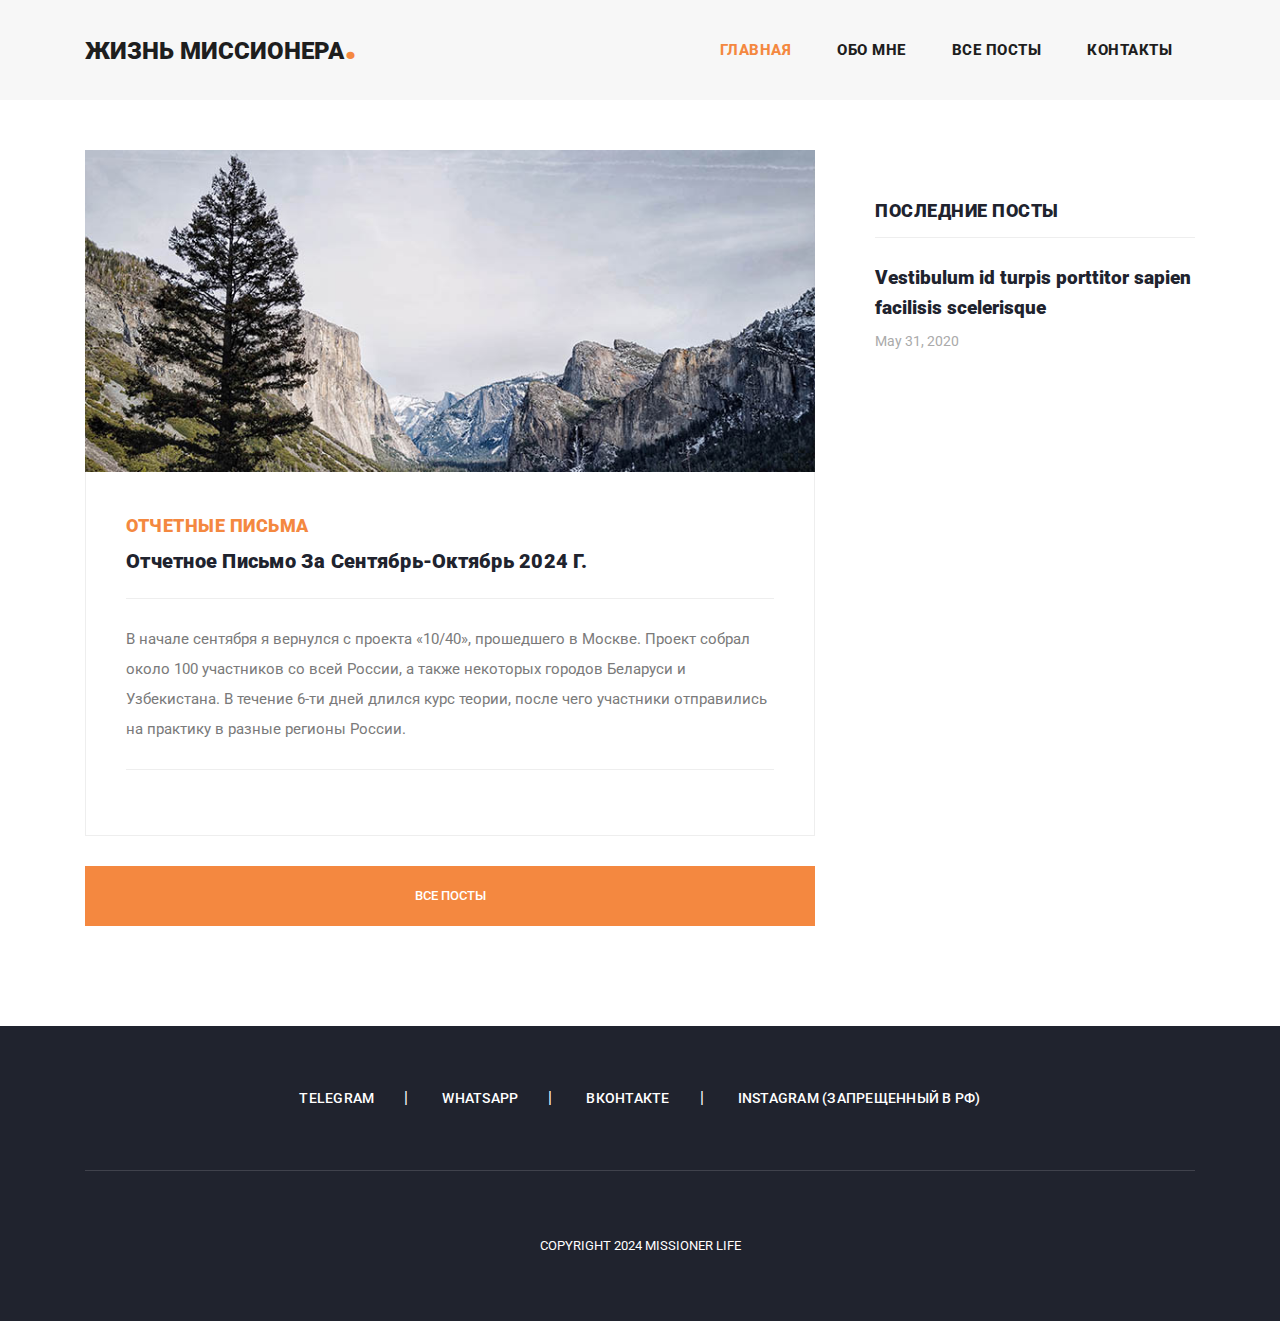
==== index.html @ 5b8ecaaf "15_11_24 Updating pages." ====
<!DOCTYPE html>
<html lang="en">

  <head>

    <meta charset="utf-8">
    <meta name="viewport" content="width=device-width, initial-scale=1, shrink-to-fit=no">
    <meta name="description" content="">
    <meta name="author" content="TemplateMo">
    <link href="https://fonts.googleapis.com/css?family=Roboto:100,100i,300,300i,400,400i,500,500i,700,700i,900,900i&display=swap" rel="stylesheet">

    <title>Главная</title>

    <!-- Bootstrap core CSS -->
    <link href="vendor/bootstrap/css/bootstrap.min.css" rel="stylesheet">


    <!-- Additional CSS Files -->
    <link rel="stylesheet" href="assets/css/fontawesome.css">
    <link rel="stylesheet" href="assets/css/templatemo-stand-blog.css">
    <link rel="stylesheet" href="assets/css/owl.css">
<!--

TemplateMo 551 Stand Blog

https://templatemo.com/tm-551-stand-blog

-->
  </head>

  <body>

    <!-- ***** Preloader Start ***** -->
    <div id="preloader">
        <div class="jumper">
            <div></div>
            <div></div>
            <div></div>
        </div>
    </div>
    <!-- ***** Preloader End ***** -->

    <!-- Header -->
    <header class="" style="position: static;">
      <nav class="navbar navbar-expand-lg">
        <div class="container">
          <a class="navbar-brand" href="index.html"><h2>Жизнь Миссионера<em>.</em></h2></a>
          <button class="navbar-toggler" type="button" data-toggle="collapse" data-target="#navbarResponsive" aria-controls="navbarResponsive" aria-expanded="false" aria-label="Toggle navigation">
            <span class="navbar-toggler-icon"></span>
          </button>
          <div class="collapse navbar-collapse" id="navbarResponsive">
            <ul class="navbar-nav ml-auto">
              <li class="nav-item active">
                <a class="nav-link" href="index.html">Главная
                  <span class="sr-only">(current)</span>
                </a>
              </li>
              <li class="nav-item">
                <a class="nav-link" href="about.html">Обо мне</a>
              </li>
              <li class="nav-item">
                <a class="nav-link" href="blog.html">Все посты</a>
              </li>
              <li class="nav-item">
                <a class="nav-link" href="contact.html">Контакты</a>
              </li>
            </ul>
          </div>
        </div>
      </nav>
    </header>

    <!-- Page Content -->
    <!-- Banner Starts Here -->
    <!-- Секция постов в виде слвйдов с возможностью перемотки в бок -->
    <!--
    <div class="main-banner header-text">
      <div class="container-fluid">
        <div class="owl-banner owl-carousel">
          <div class="item">
            <img src="assets/images/banner-item-01.jpg" alt="">
            <div class="item-content">
              <div class="main-content">
                <div class="meta-category">
                  <span>Fashion</span>
                </div>
                <a href="post-details.html"><h4>Morbi dapibus condimentum</h4></a>
                <ul class="post-info">
                  <li><a href="#">Admin</a></li>
                  <li><a href="#">May 12, 2020</a></li>
                  <li><a href="#">12 Comments</a></li>
                </ul>
              </div>
            </div>
          </div>
          <div class="item">
            <img src="assets/images/banner-item-02.jpg" alt="">
            <div class="item-content">
              <div class="main-content">
                <div class="meta-category">
                  <span>Nature</span>
                </div>
                <a href="post-details.html"><h4>Donec porttitor augue at velit</h4></a>
                <ul class="post-info">
                  <li><a href="#">Admin</a></li>
                  <li><a href="#">May 14, 2020</a></li>
                  <li><a href="#">24 Comments</a></li>
                </ul>
              </div>
            </div>
          </div>
          <div class="item">
            <img src="assets/images/banner-item-03.jpg" alt="">
            <div class="item-content">
              <div class="main-content">
                <div class="meta-category">
                  <span>Lifestyle</span>
                </div>
                <a href="post-details.html"><h4>Best HTML Templates on TemplateMo</h4></a>
                <ul class="post-info">
                  <li><a href="#">Admin</a></li>
                  <li><a href="#">May 16, 2020</a></li>
                  <li><a href="#">36 Comments</a></li>
                </ul>
              </div>
            </div>
          </div>
          <div class="item">
            <img src="assets/images/banner-item-04.jpg" alt="">
            <div class="item-content">
              <div class="main-content">
                <div class="meta-category">
                  <span>Fashion</span>
                </div>
                <a href="post-details.html"><h4>Responsive and Mobile Ready Layouts</h4></a>
                <ul class="post-info">
                  <li><a href="#">Admin</a></li>
                  <li><a href="#">May 18, 2020</a></li>
                  <li><a href="#">48 Comments</a></li>
                </ul>
              </div>
            </div>
          </div>
          <div class="item">
            <img src="assets/images/banner-item-05.jpg" alt="">
            <div class="item-content">
              <div class="main-content">
                <div class="meta-category">
                  <span>Nature</span>
                </div>
                <a href="post-details.html"><h4>Cras congue sed augue id ullamcorper</h4></a>
                <ul class="post-info">
                  <li><a href="#">Admin</a></li>
                  <li><a href="#">May 24, 2020</a></li>
                  <li><a href="#">64 Comments</a></li>
                </ul>
              </div>
            </div>
          </div>
          <div class="item">
            <img src="assets/images/banner-item-06.jpg" alt="">
            <div class="item-content">
              <div class="main-content">
                <div class="meta-category">
                  <span>Lifestyle</span>
                </div>
                <a href="post-details.html"><h4>Suspendisse nec aliquet ligula</h4></a>
                <ul class="post-info">
                  <li><a href="#">Admin</a></li>
                  <li><a href="#">May 26, 2020</a></li>
                  <li><a href="#">72 Comments</a></li>
                </ul>
              </div>
            </div>
          </div>
        </div>
      </div>
    </div>
  -->
    <!-- Banner Ends Here -->

<!-- Секция перехода на сайт для скачивания этого шаблона
    <section class="call-to-action">
      <div class="container">
        <div class="row">
          <div class="col-lg-12">
            <div class="main-content">
              <div class="row">
                <div class="col-lg-8">
                  <span>Stand Blog HTML5 Template</span>
                  <h4>Creative HTML Template For Bloggers!</h4>
                </div>
                <div class="col-lg-4">
                  <div class="main-button">
                    <a rel="nofollow" href="https://templatemo.com/tm-551-stand-blog" target="_parent">Download Now!</a>
                  </div>
                </div>
              </div>
            </div>
          </div>
        </div>
      </div>
    </section>
-->

    <section class="blog-posts" style="margin: 50px 0 0 0;">
      <div class="container">
        <div class="row">
          <div class="col-lg-8">
            <div class="all-blog-posts">
              <div class="row">
                <!-- Первая запись -->
                <div class="col-lg-12">
                  <div class="blog-post">
                    <div class="blog-thumb">
                      <img src="assets/images/blog-post-01.jpg" alt="">
                    </div>
                    <div class="down-content">
                      <span>Отчетные письма</span>
                      <a href="post-details.html"><h4>Отчетное письмо за сентябрь-октябрь 2024 г.</h4></a>
                      <!--
                      <ul class="post-info">
                        <li><a href="#">Юрий</a></li>
                        <li><a href="#">Ноябрь 11, 2024 г.</a></li>
                      </ul>
                    -->
                      <p>В начале сентября я вернулся с проекта «10/40», прошедшего в Москве. Проект собрал около 100 участников со всей России, а также некоторых городов Беларуси и Узбекистана. В течение 6-ти дней длился курс теории, после чего участники отправились на практику в разные регионы России.</p>
                      <!-- Теги -->
                      <!--
                      <div class="post-options">
                        <div class="row">
                          <div class="col-6">
                            <ul class="post-tags">
                              <li><i class="fa fa-tags"></i></li>
                              <li><a href="#">Beauty</a>,</li>
                              <li><a href="#">Nature</a></li>
                            </ul>
                          </div>
                          <div class="col-6">
                            <ul class="post-share">
                              <li><i class="fa fa-share-alt"></i></li>
                              <li><a href="#">Facebook</a>,</li>
                              <li><a href="#"> Twitter</a></li>
                            </ul>
                          </div>
                        </div>
                      </div>
                    -->
                      <!-- Теги -->
                    </div>
                  </div>
                </div>
                <!-- Первая запись -->
                <!-- Кнопка для всех постов -->
                <div class="col-lg-12">
                  <div class="main-button">
                    <a href="blog.html">Все посты</a>
                  </div>
                </div>
                <!-- Кнопка для всех постов -->
              </div>
            </div>
          </div>
          <div class="col-lg-4">
            <div class="sidebar">
              <div class="row">
                <!-- Кнопка для поиска -->
                <!--
                <div class="col-lg-12">
                  <div class="sidebar-item search">
                    <form id="search_form" name="gs" method="GET" action="#">
                      <input type="text" name="q" class="searchText" placeholder="слово для поиска..." autocomplete="on">
                    </form>
                  </div>
                </div>
              -->
                <!-- Кнопка для поиска -->
                <!-- Последние посты -->
                <div class="col-lg-12">
                  <div class="sidebar-item recent-posts">
                    <div class="sidebar-heading">
                      <h2>Последние посты</h2>
                    </div>
                    <div class="content">
                      <ul>
                        <!-- Пост -->
                        <li><a href="post-details.html">
                          <h5>Vestibulum id turpis porttitor sapien facilisis scelerisque</h5>
                          <span>May 31, 2020</span>
                        </a></li>
                        <!-- Пост -->
                      </ul>
                    </div>
                  </div>
                </div>
                <!-- Последние посты -->
                <!-- Категории -->
                <!--
                <div class="col-lg-12">
                  <div class="sidebar-item categories">
                    <div class="sidebar-heading">
                      <h2>Категории</h2>
                    </div>
                    <div class="content">
                      <ul>
                        <li><a href="#">- Отчетные письма</a></li>
                      </ul>
                    </div>
                  </div>
                </div>
              -->
                <!-- Категории -->
                <!-- Теги -->
                <!--
                <div class="col-lg-12">
                  <div class="sidebar-item tags">
                    <div class="sidebar-heading">
                      <h2>Теги</h2>
                    </div>
                    <div class="content">
                      <ul>
                        <li><a href="#">Миссионерская поездка</a></li>
                      </ul>
                    </div>
                  </div>
                </div>
              -->
                <!-- Теги -->
              </div>
            </div>
          </div>
        </div>
      </div>
    </section>

    <footer>
      <div class="container">
        <div class="row">
          <!-- Ссылки на соц. сети -->
          <div class="col-lg-12">
            <ul class="social-icons">
              <li><a href="#">Telegram</a></li>
              <li><a href="#">Whatsapp</a></li>
              <li><a href="#">Вконтакте</a></li>
              <li><a href="#">Instagram (Запрещенный в РФ)</a></li>
            </ul>
          </div>
          <!-- Ссылки на соц. сети -->
          <div class="col-lg-12">
            <div class="copyright-text">
              <p>Copyright 2024 Missioner Life
            </div>
          </div>
        </div>
      </div>
    </footer>

    <!-- Bootstrap core JavaScript -->
    <script src="vendor/jquery/jquery.min.js"></script>
    <script src="vendor/bootstrap/js/bootstrap.bundle.min.js"></script>

    <!-- Additional Scripts -->
    <script src="assets/js/custom.js"></script>
    <script src="assets/js/owl.js"></script>
    <script src="assets/js/slick.js"></script>
    <script src="assets/js/isotope.js"></script>
    <script src="assets/js/accordions.js"></script>

    <script language = "text/Javascript">
      cleared[0] = cleared[1] = cleared[2] = 0; //set a cleared flag for each field
      function clearField(t){                   //declaring the array outside of the
      if(! cleared[t.id]){                      // function makes it static and global
          cleared[t.id] = 1;  // you could use true and false, but that's more typing
          t.value='';         // with more chance of typos
          t.style.color='#fff';
          }
      }
    </script>

  </body>
</html>
---- assets/css/templatemo-stand-blog.css ----
/* 

TemplateMo 551 Stand Blog

https://templatemo.com/tm-551-stand-blog

*/

body {
  font-family: 'Roboto', sans-serif;
  overflow-x: hidden;
  text-rendering: optimizeLegibility;
  -webkit-font-smoothing: antialiased;
  -moz-osx-font-smoothing: grayscale;
}
p {
	margin-bottom: 0px;
	font-size: 15px;
	font-weight: 400;
	color: #7a7a7a;
	line-height: 30px;
}
a {
	text-decoration: none!important;
}
ul {
	padding: 0;
	margin: 0;
	list-style: none;
}

h1,h2,h3,h4,h5,h6 {
	margin: 0px;
}

.main-button a {
	display: inline-block;
	background-color: #f48840;
	color: #fff;
	font-size: 13px;
	font-weight: 500;
	padding: 12px 20px;
	text-transform: uppercase;
	transition: all .3s;
}

.main-button a:hover {
	background-color: #fb9857;
}

.heading-page {
	padding-top: 110px;
}

.page-heading {
	margin: 0px 10px;
	padding: 120px 0px;
	text-align: left;
	background-position: center center;
	background-repeat: no-repeat;
	background-size: cover;
	background-image: url(../images/heading-bg.jpg);
}

.page-heading .text-content h4 {
	color: #f48840;
	font-size: 18px;
	text-transform: uppercase;
	font-weight: 900;
	letter-spacing: 0.5px;
	margin-bottom: 15px;
}

.page-heading .text-content h2 {
	color: #fff;
	font-size: 36px;
	font-weight: 700;
	text-transform: uppercase;
	letter-spacing: 0.5px;
}

#preloader {
  overflow: hidden;
  background: #f48840;
  left: 0;
  right: 0;
  top: 0;
  bottom: 0;
  position: fixed;
  z-index: 9999999;
  color: #fff;
}

#preloader .jumper {
  left: 0;
  top: 0;
  right: 0;
  bottom: 0;
  display: block;
  position: absolute;
  margin: auto;
  width: 50px;
  height: 50px;
}

#preloader .jumper > div {
  background-color: #fff;
  width: 10px;
  height: 10px;
  border-radius: 100%;
  -webkit-animation-fill-mode: both;
  animation-fill-mode: both;
  position: absolute;
  opacity: 0;
  width: 50px;
  height: 50px;
  -webkit-animation: jumper 1s 0s linear infinite;
  animation: jumper 1s 0s linear infinite;
}

#preloader .jumper > div:nth-child(2) {
  -webkit-animation-delay: 0.33333s;
  animation-delay: 0.33333s;
}

#preloader .jumper > div:nth-child(3) {
  -webkit-animation-delay: 0.66666s;
  animation-delay: 0.66666s;
}

@-webkit-keyframes jumper {
  0% {
    opacity: 0;
    -webkit-transform: scale(0);
    transform: scale(0);
  }
  5% {
    opacity: 1;
  }
  100% {
    -webkit-transform: scale(1);
    transform: scale(1);
    opacity: 0;
  }
}

@keyframes jumper {
  0% {
    opacity: 0;
    -webkit-transform: scale(0);
    transform: scale(0);
  }
  5% {
    opacity: 1;
  }
  100% {
    opacity: 0;
  }
}


/* Header Style */
header {
	position: absolute;
	z-index: 99999;
	width: 100%;
	height: 100px;
	background-color: #f7f7f7;
	-webkit-transition: all 0.3s ease-in-out 0s;
    -moz-transition: all 0.3s ease-in-out 0s;
    -o-transition: all 0.3s ease-in-out 0s;
    transition: all 0.3s ease-in-out 0s;
}
header .navbar {
	padding: 25px 0px;
}
.background-header .navbar {
	padding: 17px 0px;
}
.background-header {
	top: 0;
	height: 80px;
	position: fixed;
	box-shadow: 0px 1px 10px rgba(0,0,0,0.1);
}
.background-header .navbar-brand h2 {
	color: #121212!important;
}
.background-header .navbar-nav a.nav-link {
	color: #1e1e1e!important;
}
.background-header .navbar-nav .nav-link:hover,
.background-header .navbar-nav .active>.nav-link,
.background-header .navbar-nav .nav-link.active,
.background-header .navbar-nav .nav-link.show,
.background-header .navbar-nav .show>.nav-link {
	color: #f48840!important;
}
.navbar .navbar-brand {
	float: 	left;
	margin-top: -12px;
	outline: none;
}
.navbar .navbar-brand h2 {
	color: #1e1e1e;
	text-transform: uppercase;
	font-size: 24px;
	font-weight: 900;
	-webkit-transition: all .3s ease 0s;
    -moz-transition: all .3s ease 0s;
    -o-transition: all .3s ease 0s;
    transition: all .3s ease 0s;
}
.navbar .navbar-brand h2 em {
	font-size: 44px;
	font-style: normal;
	color: #f48840;
}
#navbarResponsive {
	z-index: 999;
}
.navbar-collapse {
	text-align: center;
}
.navbar .navbar-nav .nav-item {
	margin: 0px 15px;
}
.navbar .navbar-nav a.nav-link {
	text-transform: capitalize;
	font-size: 15px;
	font-weight: 800;
	text-transform: uppercase;
	letter-spacing: 0.5px;
	color: #1e1e1e;
	transition: all 0.3s;
}
.navbar .navbar-nav .nav-link:hover,
.navbar .navbar-nav .active>.nav-link,
.navbar .navbar-nav .nav-link.active,
.navbar .navbar-nav .nav-link.show,
.navbar .navbar-nav .show>.nav-link {
	color: #f48840;
}
.navbar .navbar-toggler-icon {
	background-image: none;
}
.navbar .navbar-toggler {
	border-color: #fff;
	background-color: #f48840;	
	height: 46px;
	outline: none;
	border-radius: 0px;
	position: absolute;
	right: 30px;
	top: 25px;
}
.navbar .navbar-toggler-icon:after {
	content: '\f0c9';
	color: #fff;
	font-size: 18px;
	line-height: 30px;
	font-family: 'FontAwesome';
}



/* Banner Style */
.main-banner .container-fluid {
	padding: 0px 10px;
	margin-bottom: -24px;
}
.owl-banner {
	padding-top: 110px;
}

.owl-banner .item {
	position: relative;
}

.owl-banner .item .item-content {
	position: absolute;
	bottom: 40px;
	left: 40px;
}

.owl-banner .item .item-content .meta-category span {
	color: #f48840;
	font-size: 18px;
	text-transform: uppercase;
	font-weight: 900;
	letter-spacing: 0.25px;
}

.owl-banner .item .item-content h4 {
	font-size: 24px;
	font-weight: 900;
	color: #fff;
	letter-spacing: 0.5px;
	text-transform: capitalize;
	margin: 10px 0px 12px 0px;
}

.owl-banner .item .item-content ul li {
	display: inline-block;
	margin-right: 8px;
}

.owl-banner .item .item-content ul li:after {
	content: '|';
	color: #fff;
	margin-left: 8px;
}

.owl-banner .item .item-content ul li:last-child::after {
	display: none;
}

.owl-banner .item .item-content ul li a {
	font-size: 14px;
	color: #fff;
	font-weight: 500;
	transition: all .3s;
}

.owl-banner .item .item-content ul li a:hover {
	color: #f48840;
}

.owl-banner .owl-nav {
	position: absolute;
	top: 50%;
	width: 100%;
}

.owl-banner .owl-nav .owl-prev {
	position: absolute;
	left: 40px;
}

.owl-banner .owl-nav .owl-next {
	position: absolute;
	right: 40px;
}

.owl-banner .owl-nav button {
	outline: none;
}

.owl-banner .owl-nav button span {
	color: #fff;
	font-size: 36px;
	width: 60px;
	height: 60px;
	display: inline-block;
	text-align: center;
	line-height: 60px;
	background-color: rgba(250,250,250,0.3);
}


/* Call To Action */

.call-to-action {
	margin-top: 100px;
}

.call-to-action .main-content {
	padding: 40px;
	background-image: url(../images/cta-bg.jpg);
	background-position: center center;
	background-repeat: no-repeat;
	background-size: cover;
}

.call-to-action .main-content span {
	color: #f48840;
	font-size: 18px;
	font-weight: 900;
	letter-spacing: 0.5px;
}

.call-to-action .main-content h4 {
	margin-bottom: 0px;
	margin-top: 12px;
	color: #fff;
	font-size: 26px;
	font-weight: 900;
	letter-spacing: 0.25px;
}

.call-to-action .main-content .main-button {
	text-align: right;
	margin-top: 12px;
}



/* Blog Posts */

.blog-posts {
	margin-top: 100px;
}

.blog-posts .blog-post {
	margin-bottom: 30px;
}

.blog-posts .blog-thumb img {
	width: 100%;
	overflow: hidden;
}

.blog-posts .down-content {
	padding: 40px;
	border-right: 1px solid #eee;
	border-left: 1px solid #eee;
	border-bottom: 1px solid #eee;
}

.blog-posts .down-content span {
	font-size: 18px;
	text-transform: uppercase;
	letter-spacing: 0.5px;
	font-weight: 900;
	color: #f48840;
}

.blog-posts .down-content h4 {
	font-size: 24px;
	text-transform: capitalize;
	letter-spacing: 0.5px;
	font-weight: 900;
	color: #20232e;
	margin: 10px 0px 12px 0px;
}

.blog-posts .down-content ul.post-info li {
	display: inline-block;
	margin-right: 8px;
}

.blog-posts .down-content ul.post-info li:after {
	content: '|';
	color: #aaa;
	margin-left: 8px;
}

.blog-posts .down-content h4 {
	font-size: 20px;
	letter-spacing: 0.25px;
}

.grid-system .down-content ul.post-info li {
	margin-right: 3px;
}

.grid-system .down-content ul.post-info li:after {
	margin-left: 5px;
}

.blog-posts .down-content ul.post-info li:last-child::after {
	display: none;
}

.blog-posts .down-content ul.post-info li a {
	font-size: 14px;
	color: #aaa;
	font-weight: 400;
	transition: all .3s;
}

.blog-posts .down-content ul.post-info li a:hover {
	color: #f48840;
}

.blog-posts .down-content p {
	padding: 25px 0px;
	margin: 25px 0px;
	border-top: 1px solid #eee;
	border-bottom: 1px solid #eee;
}

.blog-posts .down-content ul.post-share {
	text-align: right;
}

.blog-posts .down-content ul.post-tags li,
.blog-posts .down-content ul.post-share li {
	display: inline-block;
}

.blog-posts .down-content ul.post-tags li:first-child i,
.blog-posts .down-content ul.post-share li:first-child i {
	color: #f48840;
	margin-right: 5px;
}

.blog-posts .down-content ul.post-tags li,
.blog-posts .down-content ul.post-share li {
	color: #aaa;
}

.blog-posts .down-content ul.post-tags li a,
.blog-posts .down-content ul.post-share li a {
	font-size: 14px;
	color: #aaa;
	font-weight: 400;
	transition: all .3s;
}

.blog-posts .down-content ul.post-tags li a:hover,
.blog-posts .down-content ul.post-share li a:hover {
	color: #f48840;
}

.blog-posts .main-button a {
	height: 60px;
	line-height: 60px;
	padding: 0px;
	width: 100%;
	text-align: center;
}

ul.page-numbers {
	text-align: center;
}

ul.page-numbers li {
	display: inline-block;
	margin: 0px 5px;
}

ul.page-numbers li a {
	width: 50px;
	height: 50px;
	display: inline-block;
	text-align: center;
	line-height: 50px;
	font-size: 15px;
	color: #7a7a7a;
	border: 1px solid #eee;
	font-weight: 500;
	transition: all 0.3s;
}

ul.page-numbers li.active a {
	background-color: #f48840;
	border-color: #f48840;
	color: #fff;
}

ul.page-numbers li a:hover {
	color: #f48840;
}

.blog-posts .sidebar-heading h2 {
	font-size: 18px;
	text-transform: uppercase;
	font-weight: 900;
	letter-spacing: 0.5px;
	color: #20232e;
	border-bottom: 1px solid #eee;
	padding-bottom: 15px;
	margin-bottom: 25px;
}

.blog-posts .comments {
	margin-top: 30px;
}

.blog-posts .comments ul li {
	display: inline-block;
	margin-bottom: 20px;
	padding-bottom: 20px;
	border-bottom: 1px solid #eee;
}

.blog-posts .comments ul li.replied {
	padding-left: 130px;
}

.blog-posts .comments ul li:last-child {
	margin-bottom: 0px;
	padding-bottom: 0px;
	border-bottom: none;
}

.blog-posts .comments ul li .author-thumb {
	display: inline;
	float: left;
}

.blog-posts .comments ul li .author-thumb img {
	max-width: 100px;
	display: inline;
}

.blog-posts .comments ul li .right-content {
	margin-left: 130px;
}

.blog-posts .comments ul li .right-content h4 {
	color: #20232e;
	font-size: 19px;
	font-weight: 900;
	letter-spacing: 0.5px;
}

.blog-posts .comments ul li .right-content h4 span {
	font-size: 14px;
    color: #aaa;
	font-weight: 400;
	letter-spacing: 0.25px;
	margin-left: 20px;
}

.blog-posts .submit-comment {
	margin-top: 60px;
}

.blog-posts .submit-comment input {
	width: 100%;
	height: 46px;
	border: 1px solid #eee;
	font-size: 13px;
	text-transform: uppercase;
	font-weight: 500;
	color: #7a7a7a;
	outline: none;
	padding: 0px 15px;
	margin-bottom: 30px;
}

.blog-posts .submit-comment textarea {
	width: 100%;
	height: 46px;
	border: 1px solid #eee;
	font-size: 13px;
	text-transform: uppercase;
	font-weight: 500;
	color: #7a7a7a;
	outline: none;
	padding: 10px 15px;
	margin-bottom: 30px;
	height: 180px;
	max-height: 220px;
	max-width: 100%;
	min-width: 160px;
}

.blog-posts .submit-comment input::placeholder,
.blog-posts .submit-comment textarea::placeholder {
	color: #aaa;
}

.blog-posts .submit-comment button {
	display: inline-block;
	background-color: #f48840;
	color: #fff;
	font-size: 13px;
	font-weight: 500;
	padding: 12px 20px;
	text-transform: uppercase;
	transition: all .3s;
	border: none;
	outline: none;
}

.blog-posts .submit-comment button:hover {
	background-color: #fb9857;
}

/* Sidebar */

.sidebar {
	margin-left: 30px;
}

.sidebar .sidebar-item {
	margin-top: 50px;
}

.sidebar .search {
	margin-top: 0px;
}

.sidebar .sidebar-heading h2 {
	font-size: 18px;
	text-transform: uppercase;
	font-weight: 900;
	letter-spacing: 0.5px;
	color: #20232e;
	border-bottom: 1px solid #eee;
	padding-bottom: 15px;
	margin-bottom: 25px;
}

.sidebar .search input {
	width: 100%;
	height: 50px;
	border: 1px solid #eee;
	font-size: 13px;
	text-transform: uppercase;
	font-weight: 500;
	color: #7a7a7a;
	outline: none;
	padding: 0px 15px;
}

.sidebar .search input::placeholder {
	color: #aaa;
}

.sidebar .recent-posts ul li {
	margin-bottom: 15px;
	padding-bottom: 15px;
	border-bottom: 1px solid #eee;
}

.sidebar .recent-posts ul li:last-child {
	margin-bottom: 0px;
	padding-bottom: 0px;
	border-bottom: none;
}

.sidebar .recent-posts ul li h5 {
	font-size: 19px;
	font-weight: 900;
	color: #20232e;
	line-height: 30px;
	transition: all 0.3s;
}

.sidebar .recent-posts ul li h5:hover {
	color: #f48840;
}

.sidebar .recent-posts ul li span {
	display: block;
	font-size: 14px;
	color: #aaa;
	margin-top: 8px;
}

.sidebar .categories ul li {
	margin-bottom: 15px;
}

.sidebar .categories ul li:last-child {
	margin-bottom: 0px;
}

.sidebar .categories ul li a {
	font-size: 15px;
	font-weight: 700;
	color: #20232e;
	transition: all .3s;
}

.sidebar .categories ul li a:hover {
	color: #f48840;
}

.sidebar .tags ul li {
	margin-right: 6px;
	display: inline-block;
}

.sidebar .tags ul li {
	margin-bottom: 10px;
}

.sidebar .tags ul li a {
	font-size: 15px;
	font-weight: 500;
	color: #aaa;
	display: inline-block;
	border: 1px solid #eee;
	padding: 10px 18px;
	transition: all .3s;
}

.sidebar .tags ul li a:hover {
	background-color: #f48840;
	border-color: #f48840;
	color: #fff;
}


/* Footer */

footer {
	margin-top: 100px;
	text-align: center;
	background-color: #20232e;
	padding: 60px 0px;
}

footer ul.social-icons {
	padding-bottom: 60px;
	margin-bottom: 60px;
	border-bottom: 1px solid rgba(250,250,250,0.15);
}

footer ul.social-icons li {
	display: inline-block;
	margin-right: 30px;
}

footer ul.social-icons li:after {
	content: "|";
	color: #fff;
	margin-left: 30px;
}

footer ul.social-icons li:last-child {
	margin-right: 0px;
}

footer ul.social-icons li:last-child::after {
	display: none;
}

footer ul.social-icons li a {
	font-size: 14px;
	text-transform: uppercase;
	color: #fff;
	font-weight: 500;
	letter-spacing: 0.25px;
	transition: all .3s;
}

footer ul.social-icons li a:hover {
	color: #f48840;
}

footer p {
	font-size: 13px;
	text-transform: uppercase;
	color: #fff;
}

footer p a {
	color: #f48840;
}

footer p a:hover {
	color: #f48840;
}


/* Contact Form */

.contact-us .down-contact,
.contact-us #map {
	margin-top: 80px;
}

.contact-us .sidebar-heading h2 {
	font-size: 18px;
	text-transform: uppercase;
	font-weight: 900;
	letter-spacing: 0.5px;
	color: #20232e;
	border-bottom: 1px solid #eee;
	padding-bottom: 15px;
	margin-bottom: 25px;
}

.contact-us .contact-form input {
	width: 100%;
	height: 46px;
	border: 1px solid #eee;
	font-size: 13px;
	text-transform: uppercase;
	font-weight: 500;
	color: #7a7a7a;
	outline: none;
	padding: 0px 15px;
	margin-bottom: 30px;
}

.contact-us .contact-form textarea {
	width: 100%;
	height: 46px;
	border: 1px solid #eee;
	font-size: 13px;
	text-transform: uppercase;
	font-weight: 500;
	color: #7a7a7a;
	outline: none;
	padding: 10px 15px;
	margin-bottom: 30px;
	height: 180px;
	max-height: 220px;
	max-width: 100%;
	min-width: 160px;
}

.contact-us .contact-form input::placeholder,
.contact-us .contact-form textarea::placeholder {
	color: #aaa;
}

.contact-us .contact-form button {
	display: inline-block;
	background-color: #f48840;
	color: #fff;
	font-size: 13px;
	font-weight: 500;
	padding: 12px 20px;
	text-transform: uppercase;
	transition: all .3s;
	border: none;
	outline: none;
}

.contact-us .contact-form button:hover {
	background-color: #fb9857;
}

.contact-us .contact-information {
	margin-left: 30px;
}

.contact-us .contact-information ul li {
	margin-bottom: 15px;
	padding-bottom: 15px;
	border-bottom: 1px solid #eee;
}

.contact-us .contact-information ul li:last-child {
	margin-bottom: 0px;
	padding-bottom: 0px;
	border-bottom: none;
}

.contact-us .contact-information ul li h5 {
	font-size: 19px;
	font-weight: 900;
	color: #20232e;
	line-height: 30px;
}

.contact-us .contact-information ul li span {
	display: block;
	font-size: 14px;
	color: #aaa;
	margin-top: 8px;
}


/* About Us */

.about-us {
	margin-top: 100px;
	text-align: center;
}

.about-us img {
	width: 100%;
	overflow: hidden;
}

.about-us p {
	margin: 40px 0px;
	border-bottom: 1px solid #eee;
	padding-bottom: 40px;
}

.about-us ul li {
	display: inline-block;
	margin: 0px 5px;
}

.about-us ul li a {
	width: 40px;
	height: 40px;
	text-align: center;
	line-height: 40px;
	display: inline-block;
	background-color: #212931;
	color: #fff;
	border-radius: 50%;
	transition: all .3s;
}

.about-us ul li a:hover {
	background-color: #f48840;
}


/* Responsive Style */
@media (max-width: 1250px) {
	.owl-banner .owl-nav .owl-prev {
		left: 0px;
	}
	.owl-banner .owl-nav .owl-next {
		right: 0px;
	}
	.owl-banner .owl-nav button span {
		width: 35px;
	}
	.owl-banner .item .item-content .meta-category span {
		font-size: 16px;
	}
	.owl-banner .item .item-content h4 {
		font-size: 20px;
	}
}
@media (max-width: 768px) {
	.owl-banner .owl-nav {
		display: none;
	}
}

@media (max-width: 992px) {
	.navbar .navbar-brand {
		position: absolute;
		left: 30px;
		top: 25px;
	}
	.background-header .navbar-brand,
	.background-header .navbar-toggler {
		top: 15px;
	}
	.navbar .navbar-brand {
		width: auto;
	}
	.navbar:after {
		display: none;
	}
	#navbarResponsive {
	    z-index: 99999;
	    position: absolute;
	    top: 80px;
	    left: 0;
	    width: 100%;
	    text-align: center;
	    background-color: #fff;
	    box-shadow: 0px 10px 10px rgba(0,0,0,0.1);
	}
	.navbar .navbar-nav .nav-item {
		border-bottom: 1px solid #eee;
	}
	.navbar .navbar-nav .nav-item:last-child {
		border-bottom: none;
	}
	.navbar .navbar-nav a.nav-link {
		padding: 15px 0px;
		color: #1e1e1e!important;
	}
	.navbar .navbar-nav .nav-link:hover,
	.navbar .navbar-nav .active>.nav-link,
	.navbar .navbar-nav .nav-link.active,
	.navbar .navbar-nav .nav-link.show,
	.navbar .navbar-nav .show>.nav-link {
		color: #f48840!important;
		border-bottom: none!important;
		padding-bottom: 15px;
	}
	.owl-banner .item .item-content .meta-category span {
		font-size: 18px;
	}
	.owl-banner .item .item-content {
		text-align: center;
		width: 80%;
		left: 50%;
		top: 50%;
		bottom: auto;
		transform: translate(-50%,-50%);
	}
	.owl-banner .item .item-content h4 {
		font-size: 24px;
	}
	.call-to-action {
		text-align: center;
	}
	.call-to-action .main-content .main-button {
		text-align: center;
		margin-top: 30px;
	}
	.sidebar {
		margin-left: 0px;
		margin-top: 60px;
		padding-top: 60px;
		border-top: 3px solid #f7f7f7;
	}
	.contact-us .contact-information {
		margin-left: 0px;
		margin-top: 60px;
	}
}
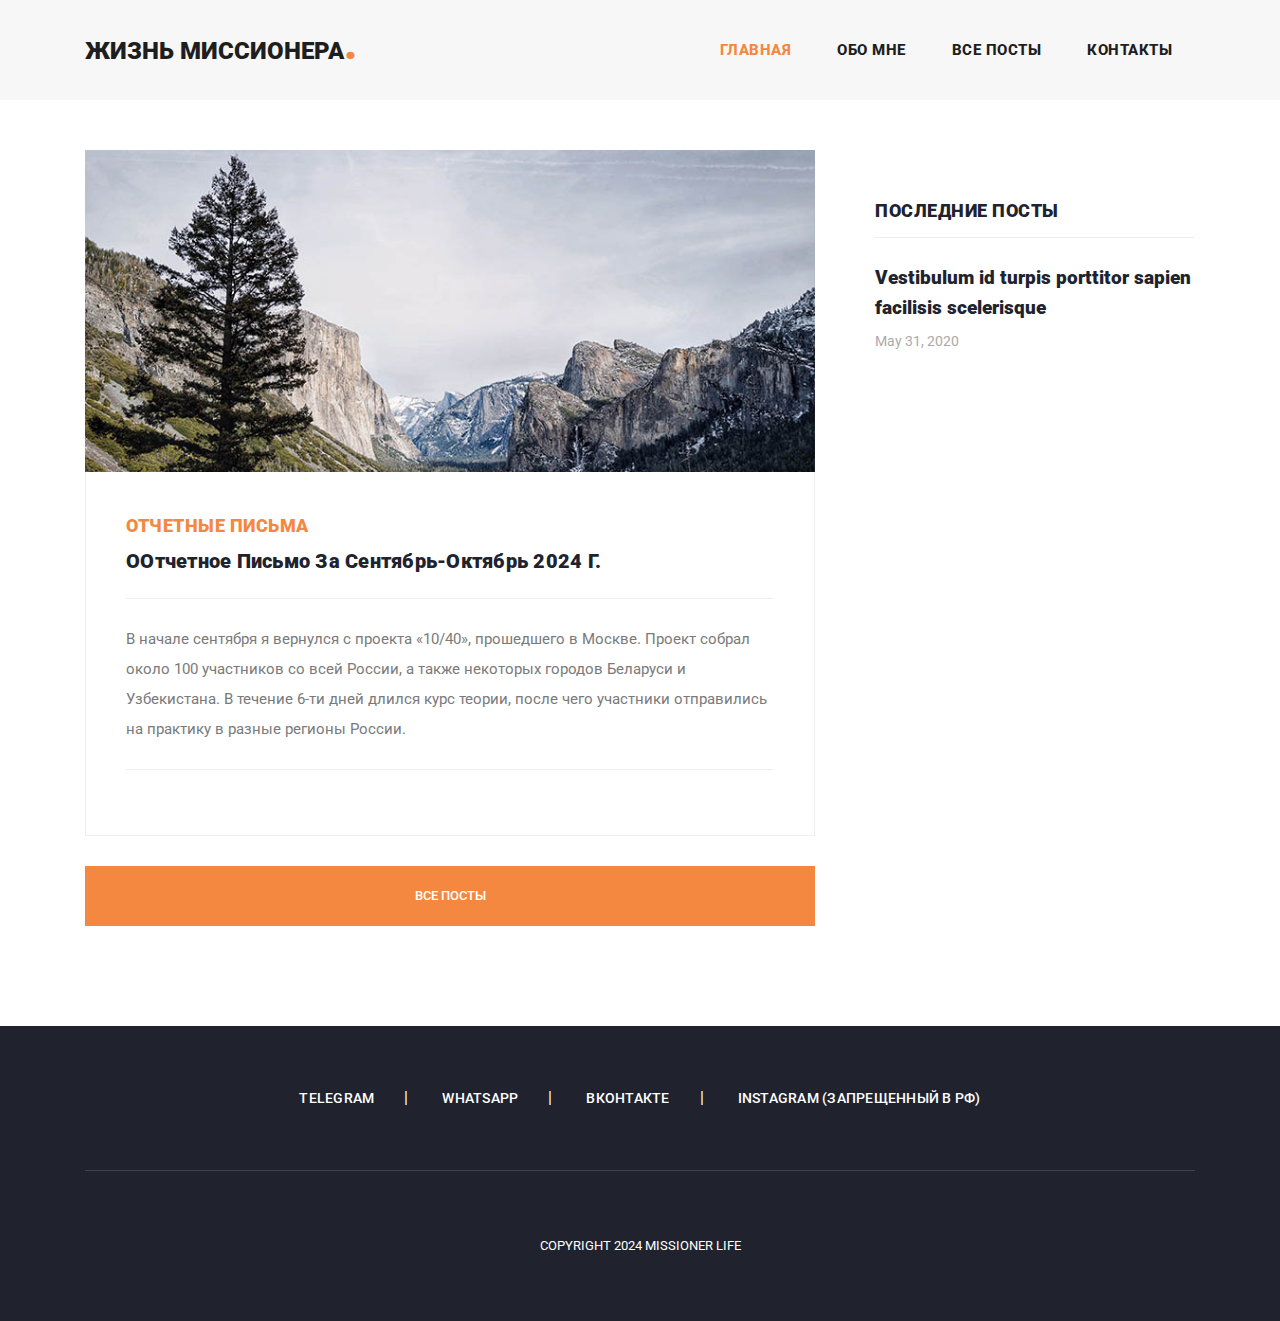
==== commit edb981be: "15_11_24 Cheking git push." ====
--- a/index.html
+++ b/index.html
@@ -217,7 +217,7 @@
                     </div>
                     <div class="down-content">
                       <span>Отчетные письма</span>
-                      <a href="post-details.html"><h4>Отчетное письмо за сентябрь-октябрь 2024 г.</h4></a>
+                      <a href="post-details.html"><h4>ООтчетное письмо за сентябрь-октябрь 2024 г.</h4></a>
                       <!--
                       <ul class="post-info">
                         <li><a href="#">Юрий</a></li>
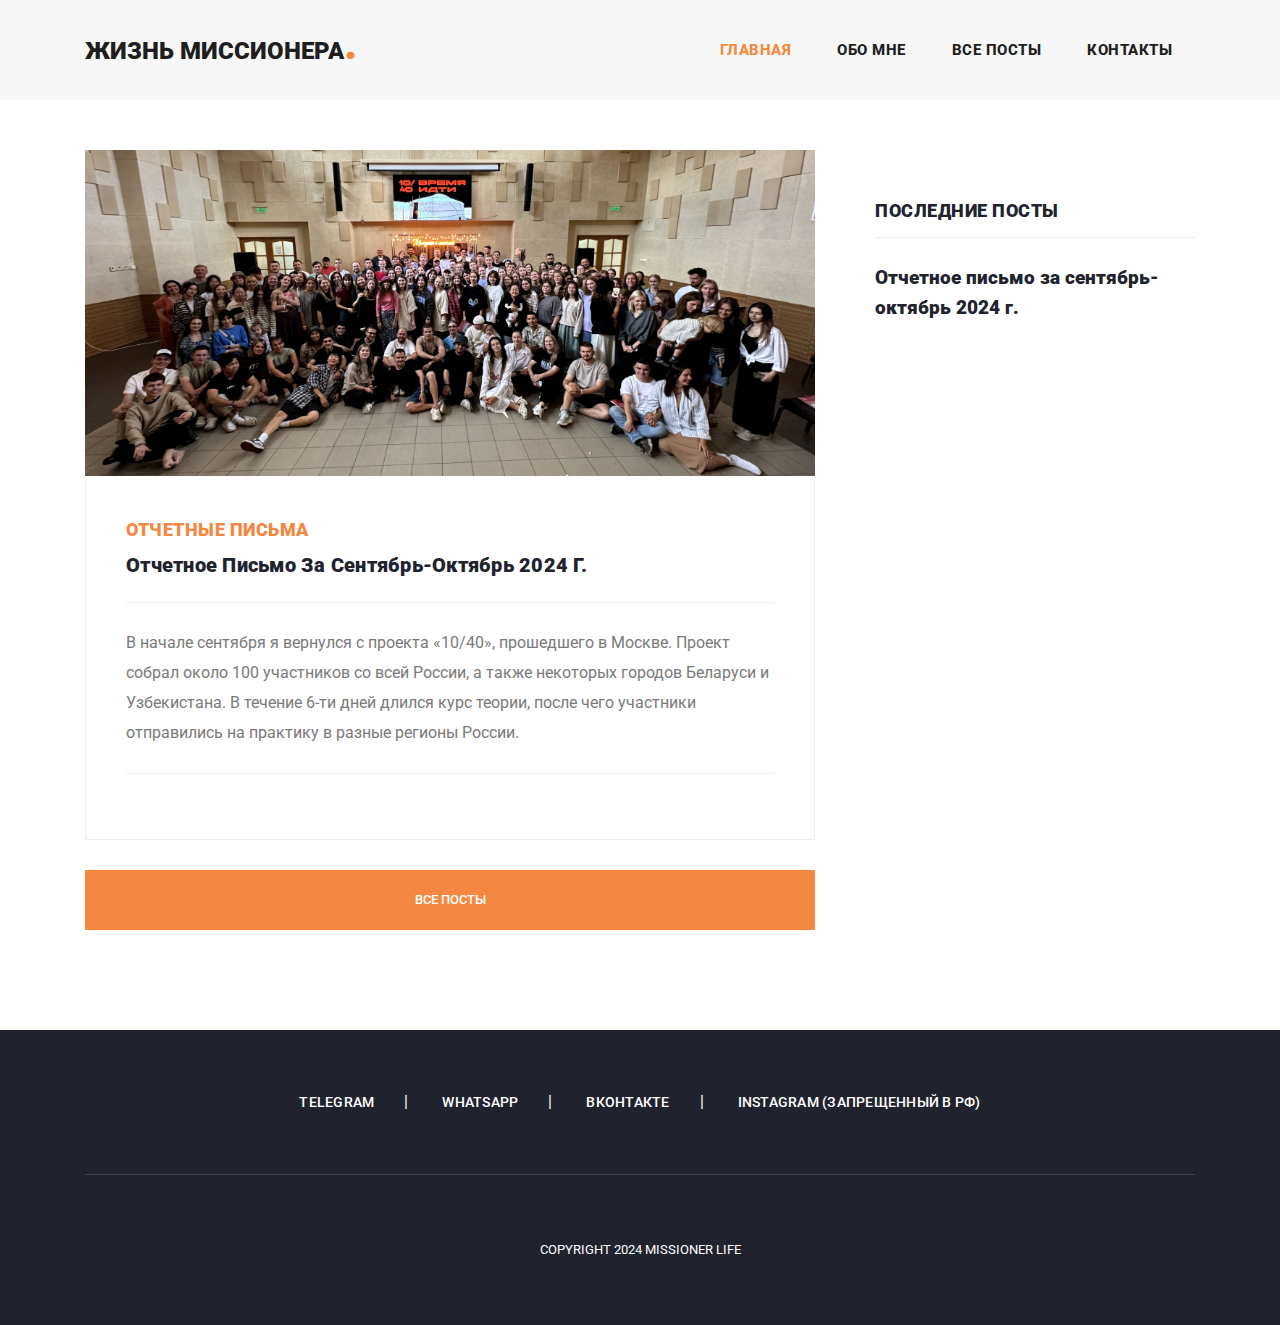
==== commit 440614d8: "25_11_24 News letter for september-october 2024" ====
--- a/index.html
+++ b/index.html
@@ -8,6 +8,8 @@
     <meta name="description" content="">
     <meta name="author" content="TemplateMo">
     <link href="https://fonts.googleapis.com/css?family=Roboto:100,100i,300,300i,400,400i,500,500i,700,700i,900,900i&display=swap" rel="stylesheet">
+
+    <link rel="icon" type="image/png" href="assets/images/favicon.png"/>
 
     <title>Главная</title>
 
@@ -84,7 +86,7 @@
                 <div class="meta-category">
                   <span>Fashion</span>
                 </div>
-                <a href="post-details.html"><h4>Morbi dapibus condimentum</h4></a>
+                <a href="news-letter-september-october-2024.html"><h4>Morbi dapibus condimentum</h4></a>
                 <ul class="post-info">
                   <li><a href="#">Admin</a></li>
                   <li><a href="#">May 12, 2020</a></li>
@@ -100,7 +102,7 @@
                 <div class="meta-category">
                   <span>Nature</span>
                 </div>
-                <a href="post-details.html"><h4>Donec porttitor augue at velit</h4></a>
+                <a href="news-letter-september-october-2024.html"><h4>Donec porttitor augue at velit</h4></a>
                 <ul class="post-info">
                   <li><a href="#">Admin</a></li>
                   <li><a href="#">May 14, 2020</a></li>
@@ -116,7 +118,7 @@
                 <div class="meta-category">
                   <span>Lifestyle</span>
                 </div>
-                <a href="post-details.html"><h4>Best HTML Templates on TemplateMo</h4></a>
+                <a href="news-letter-september-october-2024.html"><h4>Best HTML Templates on TemplateMo</h4></a>
                 <ul class="post-info">
                   <li><a href="#">Admin</a></li>
                   <li><a href="#">May 16, 2020</a></li>
@@ -132,7 +134,7 @@
                 <div class="meta-category">
                   <span>Fashion</span>
                 </div>
-                <a href="post-details.html"><h4>Responsive and Mobile Ready Layouts</h4></a>
+                <a href="news-letter-september-october-2024.html"><h4>Responsive and Mobile Ready Layouts</h4></a>
                 <ul class="post-info">
                   <li><a href="#">Admin</a></li>
                   <li><a href="#">May 18, 2020</a></li>
@@ -148,7 +150,7 @@
                 <div class="meta-category">
                   <span>Nature</span>
                 </div>
-                <a href="post-details.html"><h4>Cras congue sed augue id ullamcorper</h4></a>
+                <a href="news-letter-september-october-2024.html"><h4>Cras congue sed augue id ullamcorper</h4></a>
                 <ul class="post-info">
                   <li><a href="#">Admin</a></li>
                   <li><a href="#">May 24, 2020</a></li>
@@ -164,7 +166,7 @@
                 <div class="meta-category">
                   <span>Lifestyle</span>
                 </div>
-                <a href="post-details.html"><h4>Suspendisse nec aliquet ligula</h4></a>
+                <a href="news-letter-september-october-2024.html"><h4>Suspendisse nec aliquet ligula</h4></a>
                 <ul class="post-info">
                   <li><a href="#">Admin</a></li>
                   <li><a href="#">May 26, 2020</a></li>
@@ -213,11 +215,11 @@
                 <div class="col-lg-12">
                   <div class="blog-post">
                     <div class="blog-thumb">
-                      <img src="assets/images/blog-post-01.jpg" alt="">
+                      <img src="assets/images/1-Общее фото с проекта 10_40.jpg" alt="">
                     </div>
                     <div class="down-content">
                       <span>Отчетные письма</span>
-                      <a href="post-details.html"><h4>ООтчетное письмо за сентябрь-октябрь 2024 г.</h4></a>
+                      <a href="news-letter-september-october-2024.html"><h4>Отчетное письмо за сентябрь-октябрь 2024 г.</h4></a>
                       <!--
                       <ul class="post-info">
                         <li><a href="#">Юрий</a></li>
@@ -284,9 +286,8 @@
                     <div class="content">
                       <ul>
                         <!-- Пост -->
-                        <li><a href="post-details.html">
-                          <h5>Vestibulum id turpis porttitor sapien facilisis scelerisque</h5>
-                          <span>May 31, 2020</span>
+                        <li><a href="news-letter-september-october-2024.html">
+                          <h5>Отчетное письмо за сентябрь-октябрь 2024 г.</h5>
                         </a></li>
                         <!-- Пост -->
                       </ul>
@@ -339,10 +340,10 @@
           <!-- Ссылки на соц. сети -->
           <div class="col-lg-12">
             <ul class="social-icons">
-              <li><a href="#">Telegram</a></li>
-              <li><a href="#">Whatsapp</a></li>
-              <li><a href="#">Вконтакте</a></li>
-              <li><a href="#">Instagram (Запрещенный в РФ)</a></li>
+              <li><a href="https://t.me/missioner_life">Telegram</a></li>
+              <li><a href="https://wa.me/79081764960">Whatsapp</a></li>
+              <li><a href="https://vk.com/yuri.pishkov">Вконтакте</a></li>
+              <li><a href="https://www.instagram.com/yuri_pishkov/profilecard/?igsh=aG5pemZlejg4cHBi">Instagram (Запрещенный в РФ)</a></li>
             </ul>
           </div>
           <!-- Ссылки на соц. сети -->
--- a/assets/css/templatemo-stand-blog.css
+++ b/assets/css/templatemo-stand-blog.css
@@ -1,4 +1,4 @@
-/* 
+/*
 
 TemplateMo 551 Stand Blog
 
@@ -13,13 +13,15 @@
   -webkit-font-smoothing: antialiased;
   -moz-osx-font-smoothing: grayscale;
 }
+
 p {
 	margin-bottom: 0px;
-	font-size: 15px;
+	font-size: 16px;
 	font-weight: 400;
 	color: #7a7a7a;
 	line-height: 30px;
 }
+
 a {
 	text-decoration: none!important;
 }
@@ -246,7 +248,7 @@
 }
 .navbar .navbar-toggler {
 	border-color: #fff;
-	background-color: #f48840;	
+	background-color: #f48840;
 	height: 46px;
 	outline: none;
 	border-radius: 0px;
@@ -1090,4 +1092,4 @@
 		margin-left: 0px;
 		margin-top: 60px;
 	}
-}+}
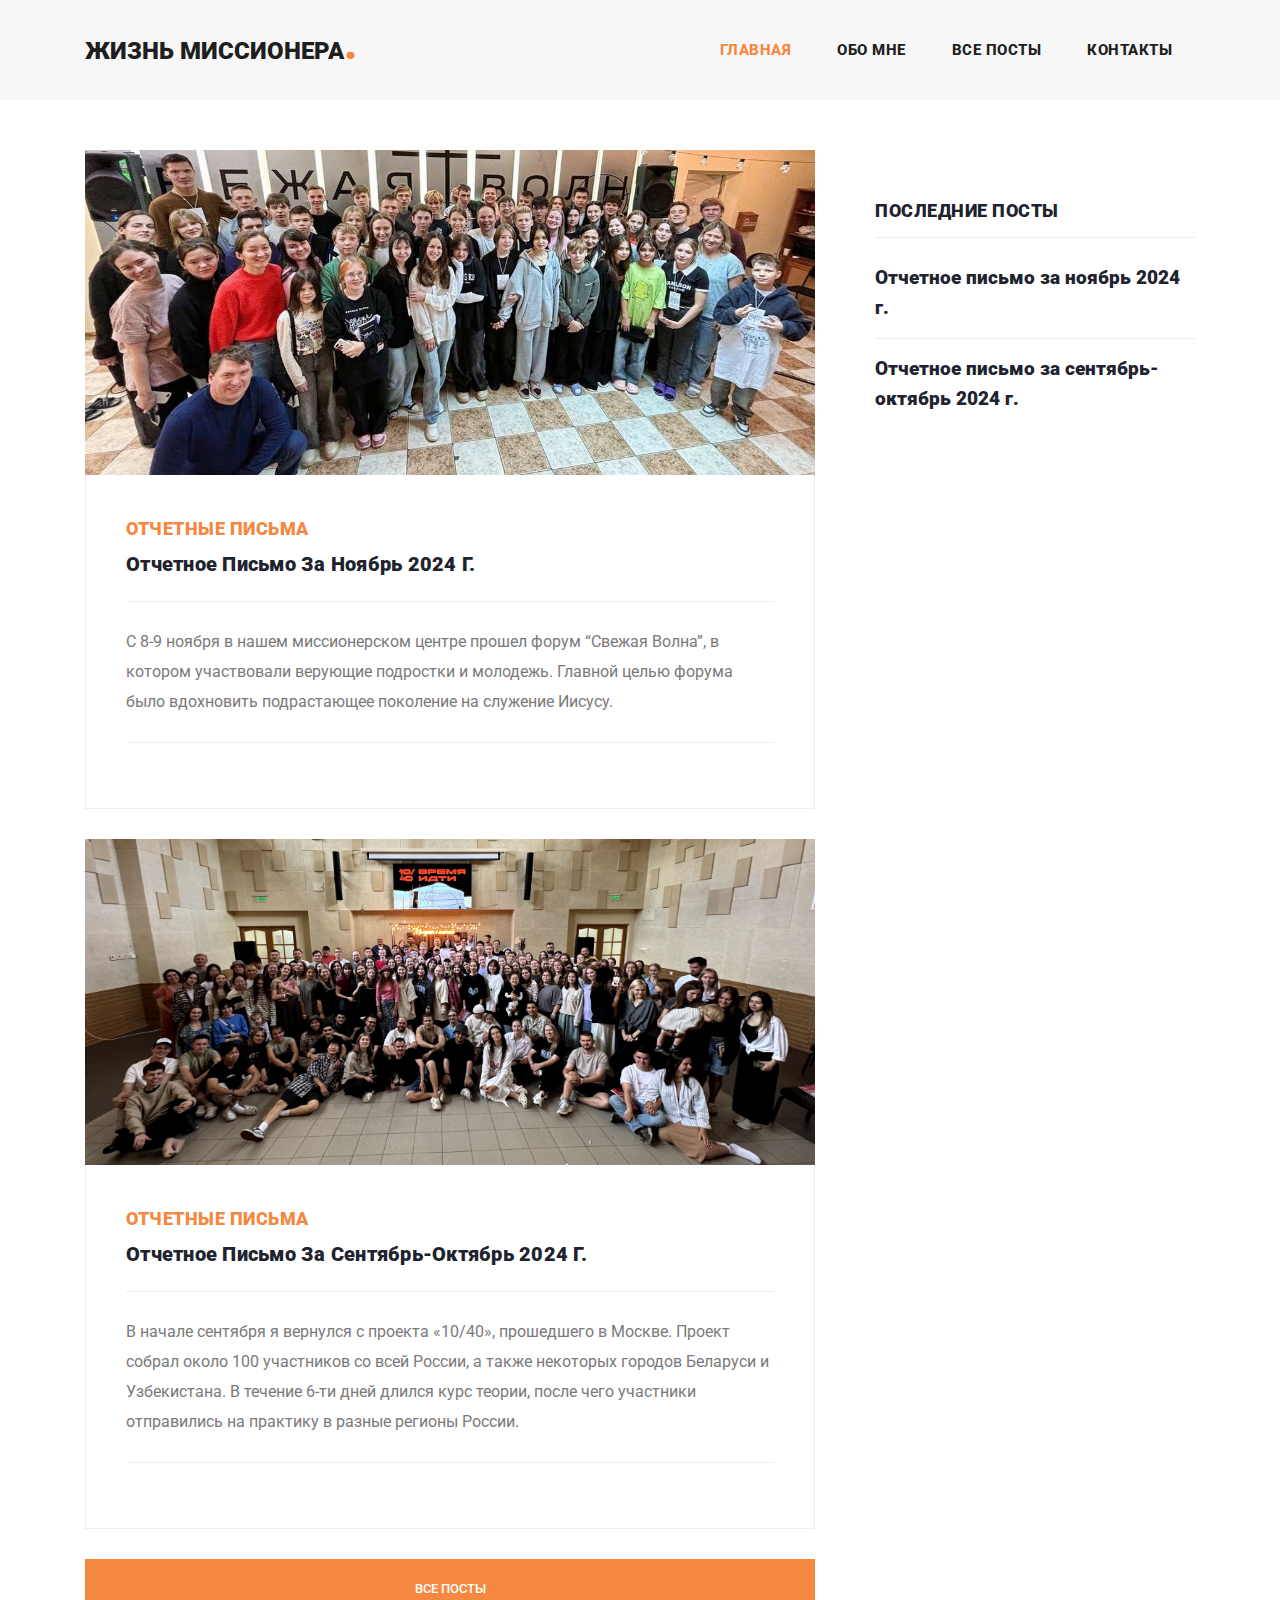
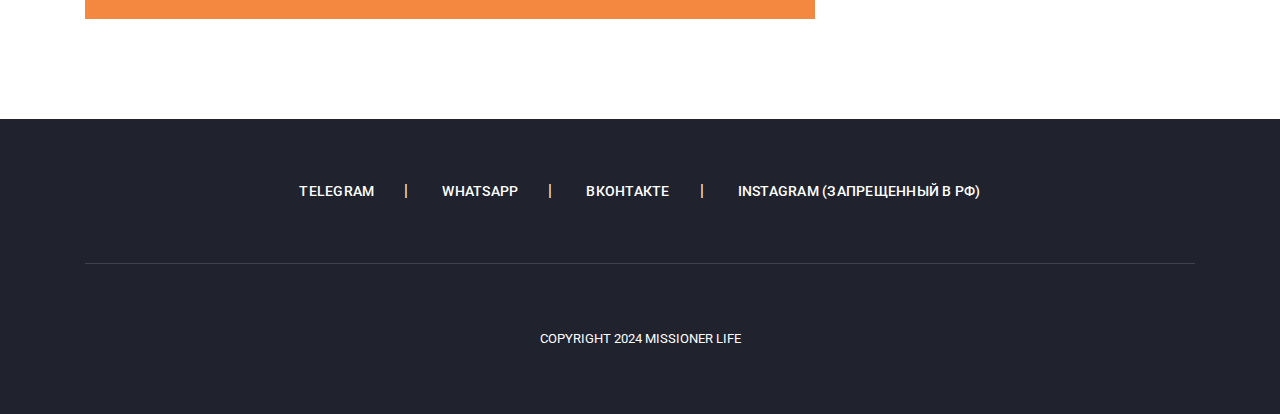
==== commit 28339b77: "04_12_24 Adding report for november" ====
--- a/index.html
+++ b/index.html
@@ -12,6 +12,11 @@
     <link rel="icon" type="image/png" href="assets/images/favicon.png"/>
 
     <title>Главная</title>
+
+    <meta content="Жизнь миссионера | Отчетное письмо | Миссия | Евангелие | Служение" name="description">
+    <meta content="Жизнь миссионера | Отчетное письмо | Миссия | Евангелие | Служение" name="keywords">
+    <meta property="og:image" content="assets/images/Обо мне.jpg">
+
 
     <!-- Bootstrap core CSS -->
     <link href="vendor/bootstrap/css/bootstrap.min.css" rel="stylesheet">
@@ -215,18 +220,18 @@
                 <div class="col-lg-12">
                   <div class="blog-post">
                     <div class="blog-thumb">
-                      <img src="assets/images/1-Общее фото с проекта 10_40.jpg" alt="">
+                      <img src="assets/images/Отчетное письмо за ноябрь 2024/1-1-Свежая Волна.jpg" alt="">
                     </div>
                     <div class="down-content">
                       <span>Отчетные письма</span>
-                      <a href="news-letter-september-october-2024.html"><h4>Отчетное письмо за сентябрь-октябрь 2024 г.</h4></a>
+                      <a href="news-letter-november-2024.html"><h4>Отчетное письмо за ноябрь 2024 г.</h4></a>
                       <!--
                       <ul class="post-info">
                         <li><a href="#">Юрий</a></li>
                         <li><a href="#">Ноябрь 11, 2024 г.</a></li>
                       </ul>
                     -->
-                      <p>В начале сентября я вернулся с проекта «10/40», прошедшего в Москве. Проект собрал около 100 участников со всей России, а также некоторых городов Беларуси и Узбекистана. В течение 6-ти дней длился курс теории, после чего участники отправились на практику в разные регионы России.</p>
+                      <p>С 8-9 ноября в нашем миссионерском центре прошел форум “Свежая Волна”, в котором участвовали верующие подростки и молодежь. Главной целью форума было вдохновить подрастающее поколение на служение Иисусу.</p>
                       <!-- Теги -->
                       <!--
                       <div class="post-options">
@@ -253,6 +258,21 @@
                   </div>
                 </div>
                 <!-- Первая запись -->
+
+                <!-- Вторая запись -->
+                <div class="col-lg-12">
+                  <div class="blog-post">
+                    <div class="blog-thumb">
+                      <img src="assets/images/1-Общее фото с проекта 10_40.jpg" alt="">
+                    </div>
+                    <div class="down-content">
+                      <span>Отчетные письма</span>
+                      <a href="news-letter-september-october-2024.html"><h4>Отчетное письмо за сентябрь-октябрь 2024 г.</h4></a>
+                      <p>В начале сентября я вернулся с проекта «10/40», прошедшего в Москве. Проект собрал около 100 участников со всей России, а также некоторых городов Беларуси и Узбекистана. В течение 6-ти дней длился курс теории, после чего участники отправились на практику в разные регионы России.</p>
+                    </div>
+                  </div>
+                </div>
+
                 <!-- Кнопка для всех постов -->
                 <div class="col-lg-12">
                   <div class="main-button">
@@ -285,6 +305,11 @@
                     </div>
                     <div class="content">
                       <ul>
+                        <!-- Пост -->
+                        <li><a href="news-letter-november-2024.html">
+                          <h5>Отчетное письмо за ноябрь 2024 г.</h5>
+                        </a></li>
+                        <!-- Пост -->
                         <!-- Пост -->
                         <li><a href="news-letter-september-october-2024.html">
                           <h5>Отчетное письмо за сентябрь-октябрь 2024 г.</h5>
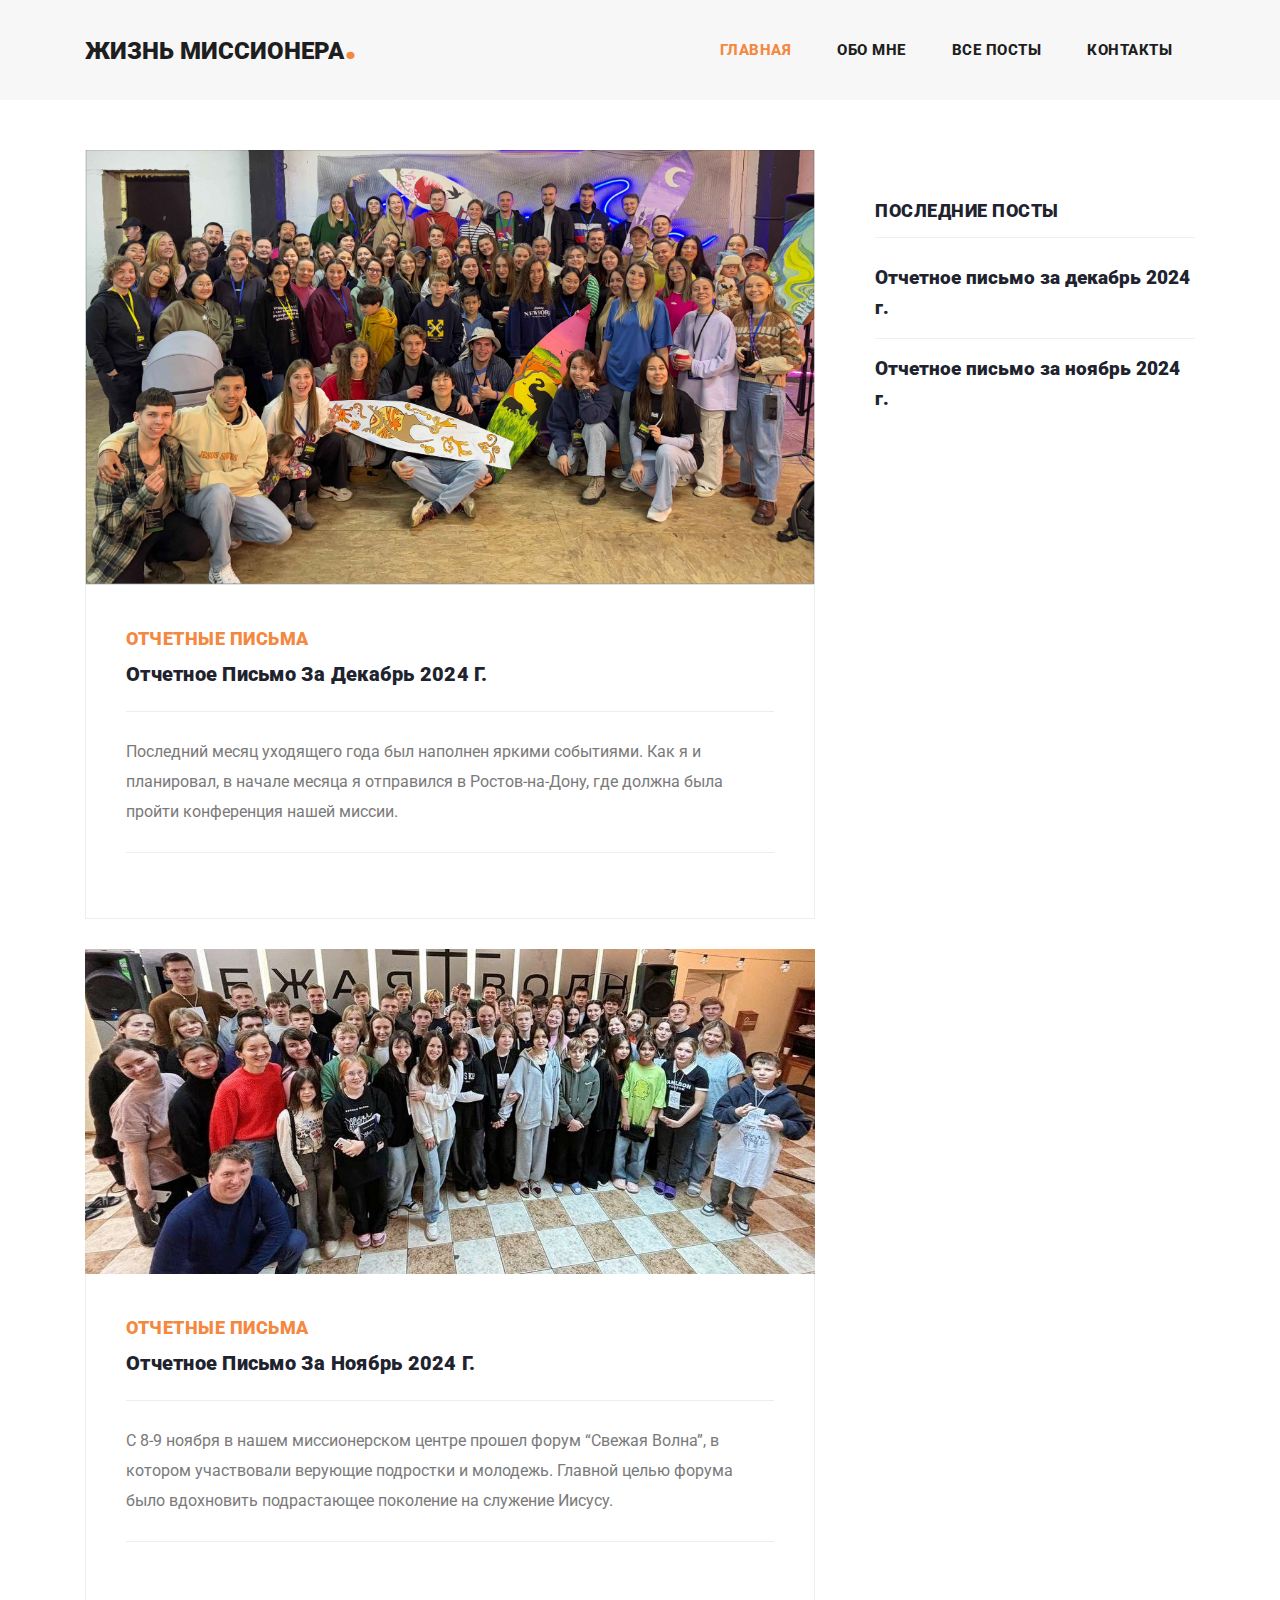
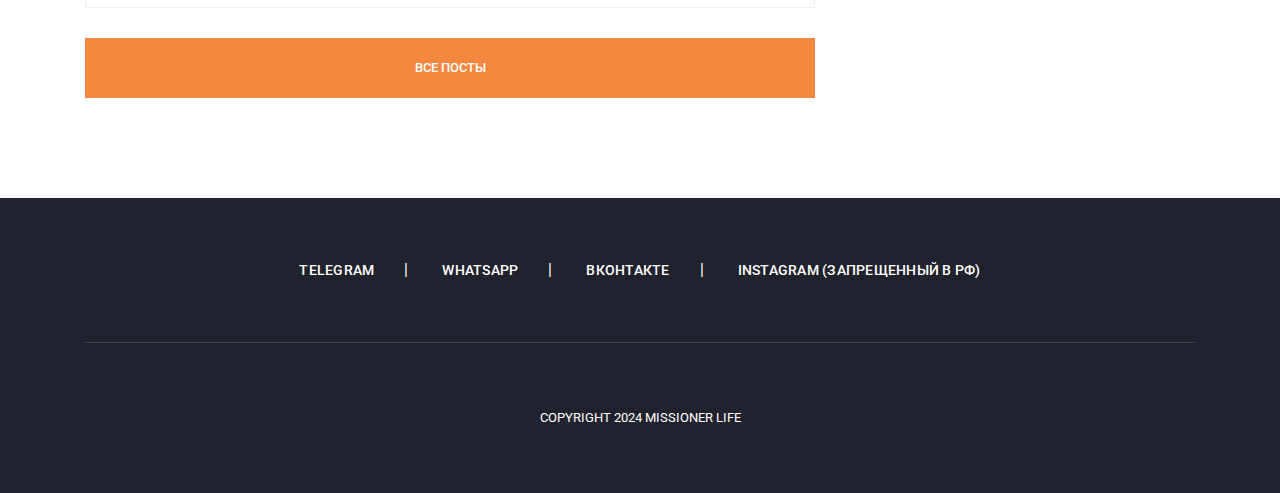
==== commit 56ee6e50: "07_03_2025 Adding news letter for december" ====
--- a/index.html
+++ b/index.html
@@ -220,18 +220,18 @@
                 <div class="col-lg-12">
                   <div class="blog-post">
                     <div class="blog-thumb">
-                      <img src="assets/images/Отчетное письмо за ноябрь 2024/1-1-Свежая Волна.jpg" alt="">
+                      <img src="assets/images/Отчетное письмо за декабрь 2024/1-1-Конференция МсМ.jpg" alt="">
                     </div>
                     <div class="down-content">
                       <span>Отчетные письма</span>
-                      <a href="news-letter-november-2024.html"><h4>Отчетное письмо за ноябрь 2024 г.</h4></a>
+                      <a href="news-letter-december-2024.html"><h4>Отчетное письмо за декабрь 2024 г.</h4></a>
+                      <p>Последний месяц уходящего года был наполнен яркими событиями. Как я и планировал, в начале месяца я отправился в Ростов-на-Дону, где должна была пройти конференция нашей миссии.</p>
                       <!--
                       <ul class="post-info">
                         <li><a href="#">Юрий</a></li>
                         <li><a href="#">Ноябрь 11, 2024 г.</a></li>
                       </ul>
                     -->
-                      <p>С 8-9 ноября в нашем миссионерском центре прошел форум “Свежая Волна”, в котором участвовали верующие подростки и молодежь. Главной целью форума было вдохновить подрастающее поколение на служение Иисусу.</p>
                       <!-- Теги -->
                       <!--
                       <div class="post-options">
@@ -263,15 +263,16 @@
                 <div class="col-lg-12">
                   <div class="blog-post">
                     <div class="blog-thumb">
-                      <img src="assets/images/1-Общее фото с проекта 10_40.jpg" alt="">
+                      <img src="assets/images/Отчетное письмо за ноябрь 2024/1-1-Свежая Волна.jpg" alt="">
                     </div>
                     <div class="down-content">
                       <span>Отчетные письма</span>
-                      <a href="news-letter-september-october-2024.html"><h4>Отчетное письмо за сентябрь-октябрь 2024 г.</h4></a>
-                      <p>В начале сентября я вернулся с проекта «10/40», прошедшего в Москве. Проект собрал около 100 участников со всей России, а также некоторых городов Беларуси и Узбекистана. В течение 6-ти дней длился курс теории, после чего участники отправились на практику в разные регионы России.</p>
-                    </div>
-                  </div>
-                </div>
+                      <a href="news-letter-november-2024.html"><h4>Отчетное письмо за ноябрь 2024 г.</h4></a>
+                      <p>С 8-9 ноября в нашем миссионерском центре прошел форум “Свежая Волна”, в котором участвовали верующие подростки и молодежь. Главной целью форума было вдохновить подрастающее поколение на служение Иисусу.</p>
+                    </div>
+                  </div>
+                </div>
+                <!-- Вторая запись -->
 
                 <!-- Кнопка для всех постов -->
                 <div class="col-lg-12">
@@ -306,13 +307,13 @@
                     <div class="content">
                       <ul>
                         <!-- Пост -->
-                        <li><a href="news-letter-november-2024.html">
-                          <h5>Отчетное письмо за ноябрь 2024 г.</h5>
+                        <li><a href="news-letter-december-2024.html">
+                          <h5>Отчетное письмо за декабрь 2024 г.</h5>
                         </a></li>
                         <!-- Пост -->
                         <!-- Пост -->
-                        <li><a href="news-letter-september-october-2024.html">
-                          <h5>Отчетное письмо за сентябрь-октябрь 2024 г.</h5>
+                        <li><a href="news-letter-november-2024.html">
+                          <h5>Отчетное письмо за ноябрь 2024 г.</h5>
                         </a></li>
                         <!-- Пост -->
                       </ul>
